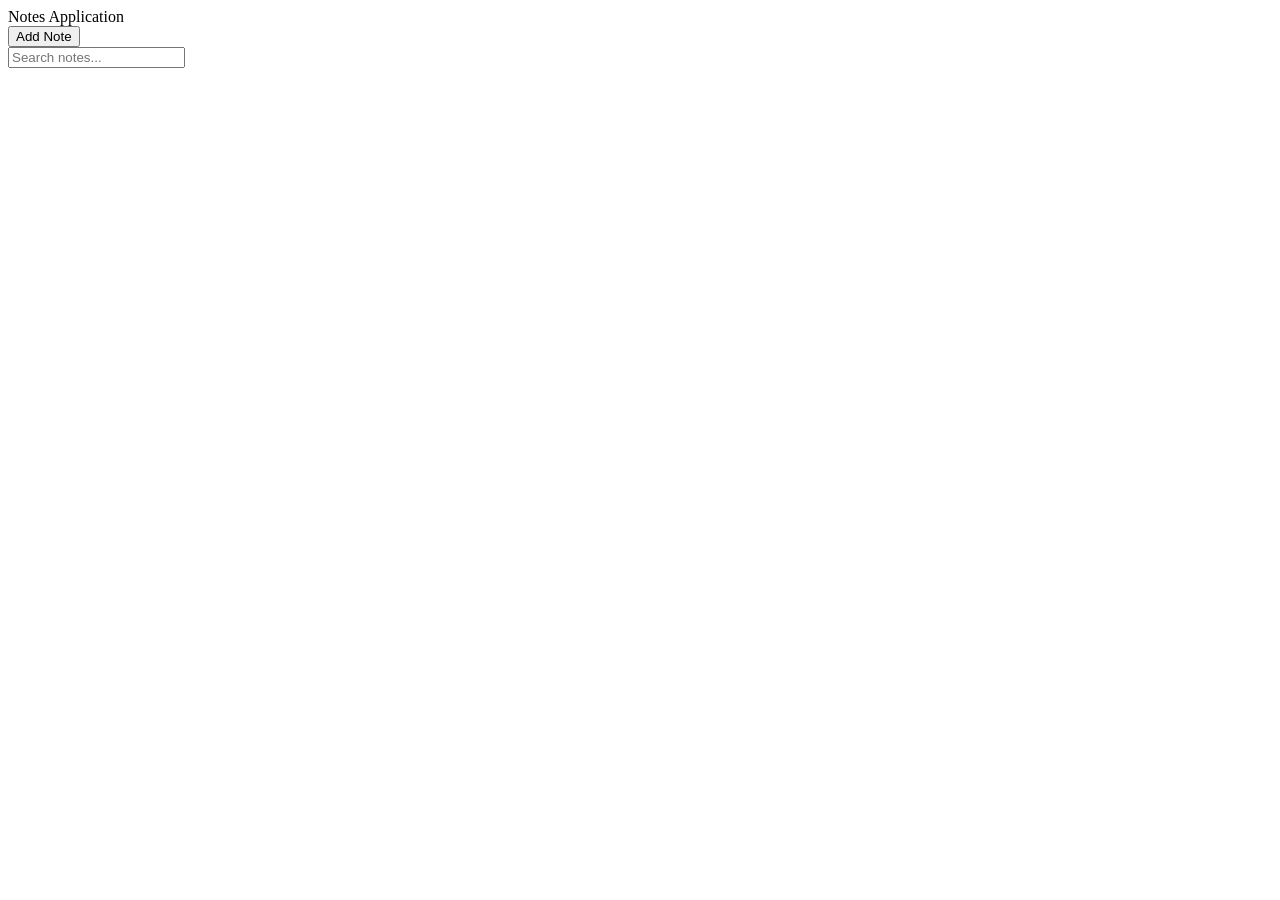
==== index.html @ b4b38067 "Added notes app interface" ====
<!DOCTYPE html>
<html lang="en">
<head>
  <meta charset="UTF-8">
  <meta name="viewport" content="width=device-width, initial-scale=1">
  <title>Notes Application</title>
</head>
<body>
 <div class="container"
  <h1>Notes Application</h1>
  <div class="note-form"
    <input type="text" id="note title" placeholder="Notes Title"
    <textarea id="notecontent" placeholder="write your note..." </textarea>
    <button id="addNotebtn">Add Note</button>
  </div>
  <input type="text" id="searchinput" placeholder="Search notes...">
  <div id="notescontainer">
  </div>
  </div>
  <script src="script.js"</script>
</body>
</html>
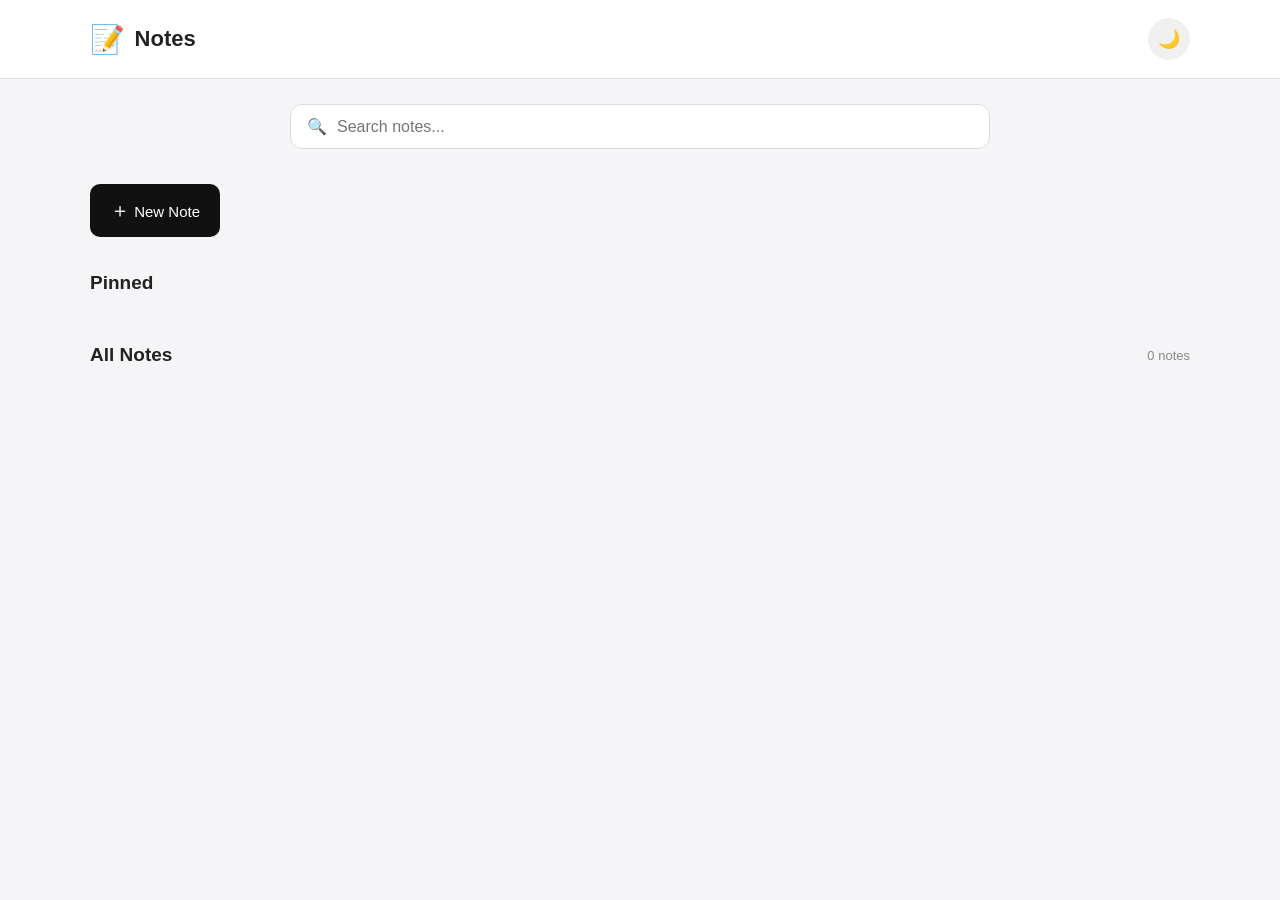
==== commit b291d5d0: "Added apps interface" ====
--- a/index.html
+++ b/index.html
@@ -1,22 +1,112 @@
 <!DOCTYPE html>
 <html lang="en">
 <head>
-  <meta charset="UTF-8">
-  <meta name="viewport" content="width=device-width, initial-scale=1">
-  <title>Notes Application</title>
+    <meta charset="UTF-8">
+    <meta name="viewport" content="width=device-width, initial-scale=1.0">
+    <title>Notes</title>
+    <link rel="stylesheet" href="style.css">
 </head>
 <body>
- <div class="container"
-  <h1>Notes Application</h1>
-  <div class="note-form"
-    <input type="text" id="note title" placeholder="Notes Title"
-    <textarea id="notecontent" placeholder="write your note..." </textarea>
-    <button id="addNotebtn">Add Note</button>
-  </div>
-  <input type="text" id="searchinput" placeholder="Search notes...">
-  <div id="notescontainer">
-  </div>
-  </div>
-  <script src="script.js"</script>
+    <!-- APP HEADER -->
+    <header class="header">
+        <div class="logo">
+            <span>📝</span>
+            <h1>Notes</h1>
+        </div>
+        <div class="header-actions">
+            <button id="darkModeBtn" title="Dark mode">🌙</button>
+        </div>
+    </header>
+    <!-- SEARCH -->
+    <section class="search-section">
+        <div class="search-box">
+            <span>🔍</span>
+            <input
+                type="text"
+                id="searchInput"
+                placeholder="Search notes..."
+            >
+        </div>
+    </section>
+    <!-- MAIN CONTENT -->
+    <main class="container">
+        <!-- NEW NOTE BUTTON -->
+        <button class="new-note-btn" id="newNoteBtn">
+            <span>＋</span>
+            New Note
+        </button>
+        <!-- NOTE EDITOR -->
+        <section class="editor" id="editor">
+            <div class="editor-header">
+                <input
+                    type="text"
+                    id="noteTitle"
+                    placeholder="Title"
+                >
+                <button id="closeEditorBtn">✕</button>
+            </div>
+            <textarea
+                id="noteContent"
+                placeholder="Start writing..."
+            ></textarea>
+            <div class="editor-footer">
+                <span id="wordCount">0 words</span>
+                <div>
+                    <button
+                        class="cancel-btn"
+                        id="cancelBtn"
+                    >
+                        Cancel
+                    </button>
+                    <button
+                        class="save-btn"
+                        id="saveBtn"
+                    >
+                        Save
+                    </button>
+                </div>
+            </div>
+        </section>
+        <!-- PINNED NOTES -->
+        <section class="notes-section">
+            <div class="section-title">
+                <h2>Pinned</h2>
+            </div>
+            <div
+                class="notes-grid"
+                id="pinnedNotes"
+            ></div>
+        </section>
+        <!-- ALL NOTES -->
+        <section class="notes-section">
+            <div class="section-title">
+                <h2>All Notes</h2>
+                <span id="noteCount">0 notes</span>
+            </div>
+            <div
+                class="notes-grid"
+                id="notesContainer"
+            ></div>
+        </section>
+        <!-- EMPTY MESSAGE -->
+        <div
+            class="empty-state"
+            id="emptyState"
+        >
+            <div class="empty-icon">📝</div>
+            <h2>No notes yet</h2>
+            <p>
+                Create your first note to get started.
+            </p>
+            <button
+                class="new-note-btn"
+                id="emptyNewNoteBtn"
+            >
+                ＋ Create Note
+            </button>
+        </div>
+    </main>
+    <!-- JAVASCRIPT -->
+    <script src="script.js"></script>
 </body>
 </html>
--- a/style.css
+++ b/style.css
@@ -0,0 +1,310 @@
+*{
+    margin: 0;
+    padding: 0;
+    box-sizing: border-box;
+}
+body {
+    font-family: -apple-system, BlinkMacSystemFont, "Segoe UI", sans-serif;
+    background: #f5f5f7;
+    color: #222;
+    min-height: 100vh;
+}
+/* HEADER */
+.header {
+    background: white;
+    padding: 18px 7%;
+    display: flex;
+    align-items: center;
+    justify-content: space-between;
+    border-bottom: 1px solid #ddd;
+}
+.logo {
+    display: flex;
+    align-items: center;
+    gap: 10px;
+}
+.logo span {
+    font-size: 28px;
+}
+.logo h1 {
+    font-size: 22px;
+}
+.header-actions button {
+    border: none;
+    background: #f0f0f0;
+    width: 42px;
+    height: 42px;
+    border-radius: 50%;
+    cursor: pointer;
+    font-size: 18px;
+}
+/* SEARCH */
+.search-section {
+    padding: 25px 7% 10px;
+}
+.search-box {
+    background: white;
+    border: 1px solid #ddd;
+    border-radius: 12px;
+    padding: 12px 16px;
+    display: flex;
+    align-items: center;
+    gap: 10px;
+    max-width: 700px;
+    margin: auto;
+}
+.search-box input {
+    border: none;
+    outline: none;
+    width: 100%;
+    font-size: 16px;
+}
+/* MAIN */
+.container {
+    width: 86%;
+    max-width: 1100px;
+    margin: auto;
+    padding: 25px 0 60px;
+}
+/* NEW NOTE BUTTON */
+.new-note-btn {
+    background: #111;
+    color: white;
+    border: none;
+    padding: 13px 20px;
+    border-radius: 10px;
+    font-size: 15px;
+    cursor: pointer;
+    transition: 0.2s;
+}
+.new-note-btn:hover {
+    transform: translateY(-2px);
+    opacity: 0.9;
+}
+.new-note-btn span {
+    font-size: 20px;
+}
+/* EDITOR */
+.editor {
+    display: none;
+    background: white;
+    border-radius: 15px;
+    margin-top: 20px;
+    padding: 20px;
+    box-shadow: 0 8px 25px rgba(0,0,0,0.08);
+}
+.editor.active {
+    display: block;
+}
+.editor-header {
+    display: flex;
+    align-items: center;
+    gap: 10px;
+}
+.editor-header input {
+    flex: 1;
+    border: none;
+    outline: none;
+    font-size: 25px;
+    font-weight: bold;
+}
+.editor-header button {
+    border: none;
+    background: #eee;
+    width: 35px;
+    height: 35px;
+    border-radius: 50%;
+    cursor: pointer;
+}
+.editor textarea {
+    width: 100%;
+    min-height: 250px;
+    border: none;
+    outline: none;
+    resize: vertical;
+    margin-top: 20px;
+    font-size: 16px;
+    line-height: 1.6;
+    font-family: inherit;
+}
+.editor-footer {
+    border-top: 1px solid #eee;
+    padding-top: 15px;
+    display: flex;
+    justify-content: space-between;
+    align-items: center;
+    color: #888;
+    font-size: 13px;
+}
+.cancel-btn,
+.save-btn {
+    border: none;
+    padding: 10px 18px;
+    border-radius: 8px;
+    cursor: pointer;
+}
+.cancel-btn {
+    background: #eee;
+    margin-right: 8px;
+}
+.save-btn {
+    background: #111;
+    color: white;
+}
+/* SECTION */
+.notes-section {
+    margin-top: 35px;
+}
+.section-title {
+    display: flex;
+    justify-content: space-between;
+    align-items: center;
+    margin-bottom: 15px;
+}
+.section-title h2 {
+    font-size: 19px;
+}
+.section-title span {
+    color: #888;
+    font-size: 13px;
+}
+/* NOTES GRID */
+.notes-grid {
+    display: grid;
+    grid-template-columns: repeat(auto-fill, minmax(230px, 1fr));
+    gap: 18px;
+}
+/* NOTE */
+.note {
+    background: white;
+    border-radius: 14px;
+    padding: 18px;
+    min-height: 180px;
+    display: flex;
+    flex-direction: column;
+    box-shadow: 0 3px 12px rgba(0,0,0,0.05);
+    transition: 0.2s;
+}
+.note:hover {
+    transform: translateY(-3px);
+    box-shadow: 0 8px 20px rgba(0,0,0,0.08);
+}
+.note h3 {
+    font-size: 18px;
+    margin-bottom: 10px;
+    word-break: break-word;
+}
+.note p {
+    color: #555;
+    font-size: 14px;
+    line-height: 1.5;
+    white-space: pre-wrap;
+    display: -webkit-box;
+    -webkit-line-clamp: 5;
+    -webkit-box-orient: vertical;
+    overflow: hidden;
+}
+.note-bottom {
+    margin-top: auto;
+    padding-top: 15px;
+    display: flex;
+    justify-content: space-between;
+    align-items: center;
+}
+.note-date {
+    color: #999;
+    font-size: 11px;
+}
+.note-actions {
+    display: flex;
+    gap: 5px;
+}
+.note-actions button {
+    border: none;
+    background: #f1f1f1;
+    width: 30px;
+    height: 30px;
+    border-radius: 7px;
+    cursor: pointer;
+}
+.note-actions button:hover {
+    background: #ddd;
+}
+/* EMPTY STATE */
+.empty-state {
+    text-align: center;
+    padding: 80px 20px;
+    display: none;
+}
+.empty-state.show {
+    display: block;
+}
+.empty-icon {
+    font-size: 55px;
+    margin-bottom: 15px;
+}
+.empty-state h2 {
+    margin-bottom: 8px;
+}
+.empty-state p {
+    color: #888;
+    margin-bottom: 20px;
+}
+/* DARK MODE */
+body.dark {
+    background: #181818;
+    color: #eee;
+}
+body.dark .header,
+body.dark .search-box,
+body.dark .editor,
+body.dark .note {
+    background: #242424;
+    color: #eee;
+}
+body.dark .search-box input,
+body.dark .editor-header input,
+body.dark .editor textarea {
+    background: transparent;
+    color: white;
+}
+body.dark .note p {
+    color: #ccc;
+}
+body.dark .note-actions button,
+body.dark .header-actions button,
+body.dark .editor-header button,
+body.dark .cancel-btn {
+    background: #333;
+    color: white;
+}
+body.dark .editor-footer {
+    border-color: #444;
+}
+/* MOBILE */
+@media (max-width: 600px) {
+    .header {
+        padding: 15px 5%;
+    }
+    .container {
+        width: 90%;
+    }
+    .search-section {
+        padding-left: 5%;
+        padding-right: 5%;
+    }
+    .notes-grid {
+        grid-template-columns: 1fr;
+    }
+    .editor-header input {
+        font-size: 21px;
+    }
+    .editor textarea {
+        min-height: 300px;
+    }
+    .editor-footer {
+        align-items: flex-start;
+        gap: 15px;
+        flex-direction: column;
+    }
+}
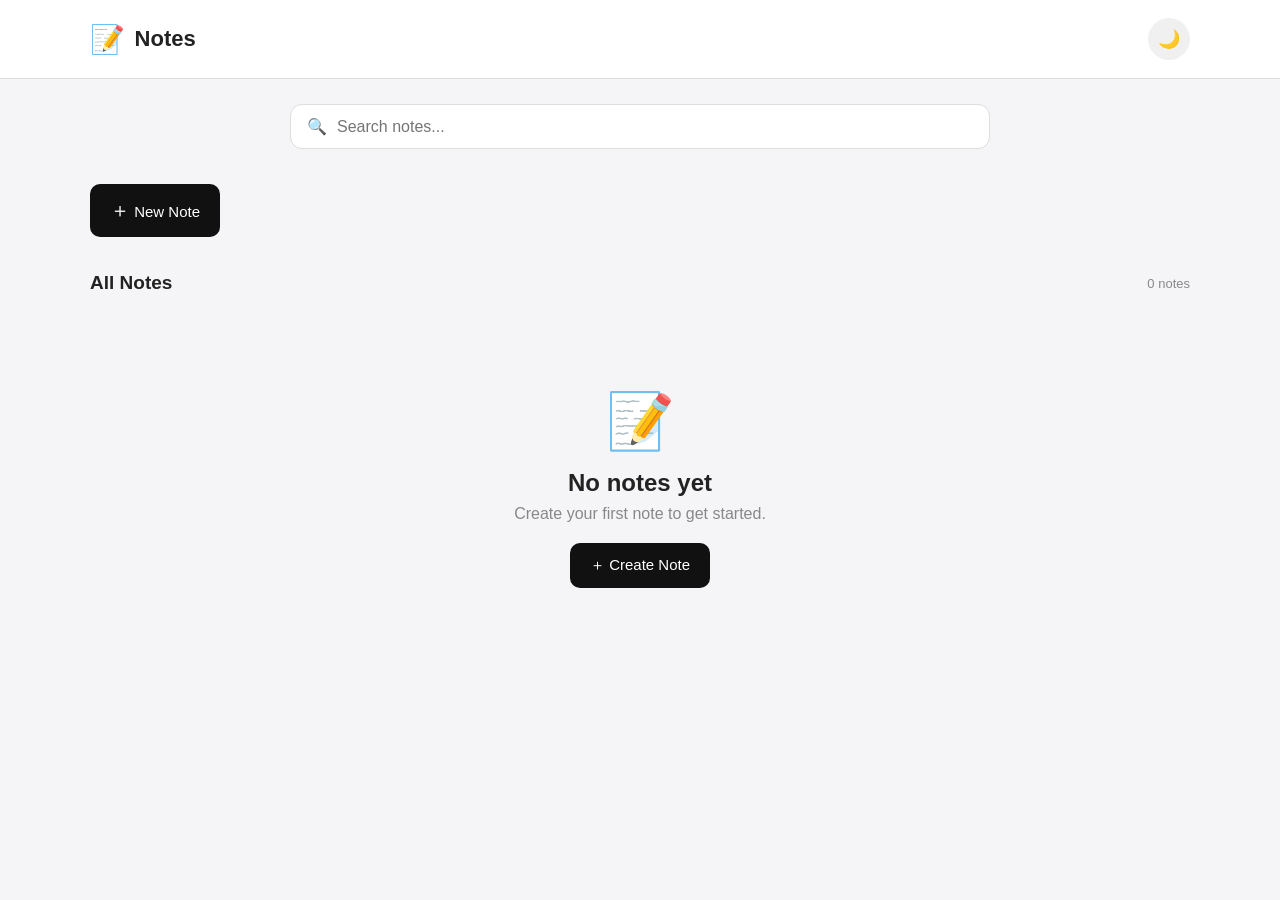
==== commit 5323dd67: "Rename script.js to Script.js in index.html" ====
--- a/index.html
+++ b/index.html
@@ -107,6 +107,6 @@
         </div>
     </main>
     <!-- JAVASCRIPT -->
-    <script src="script.js"></script>
+    <script src="Script.js"></script>
 </body>
 </html>
